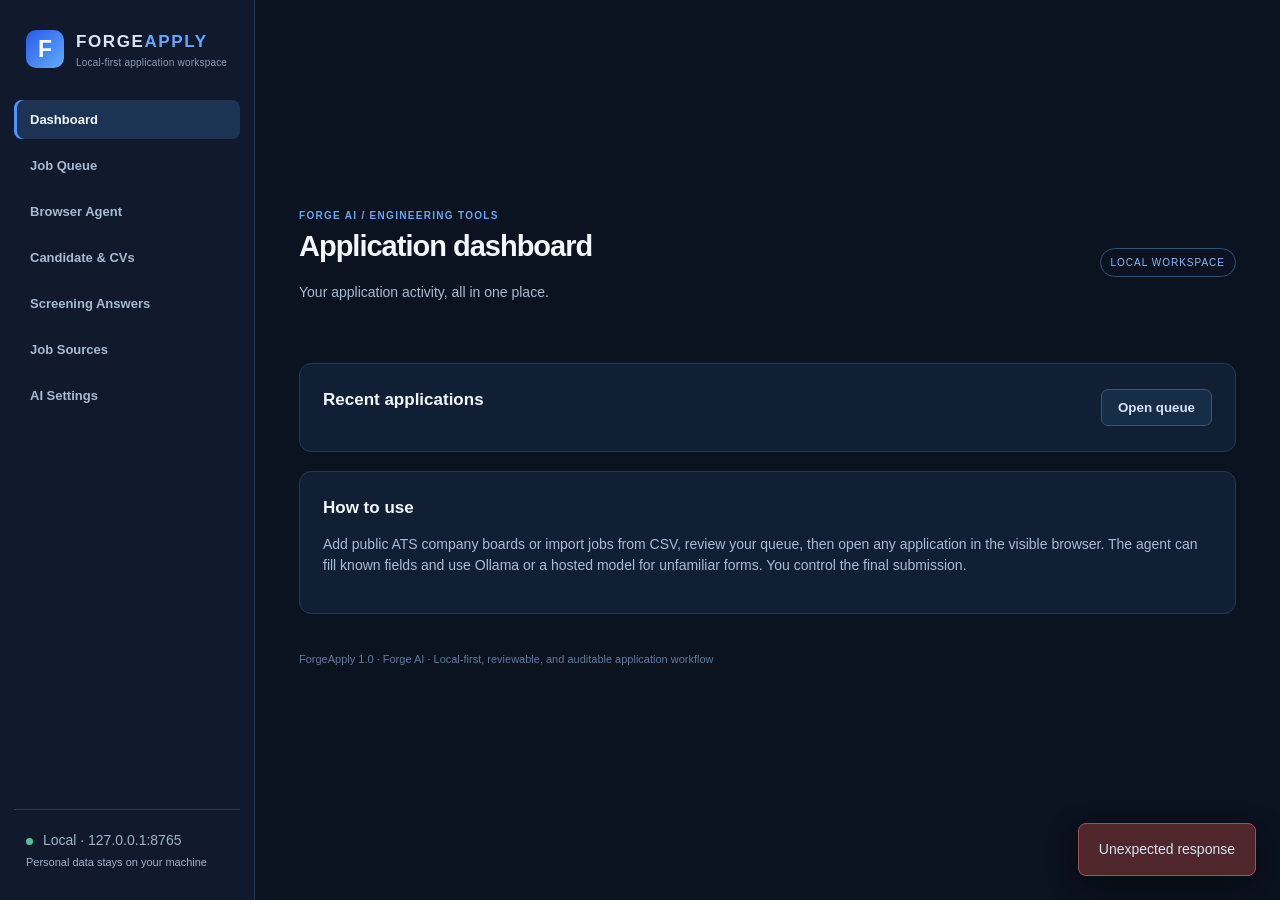
==== static/index.html @ db10e6f0 "feat: publish complete tested ForgeApply application" ====
<!doctype html>
<html lang="en"><head><meta charset="utf-8"/><meta name="viewport" content="width=device-width,initial-scale=1"/>
<title>ForgeApply — AI Application Workspace</title><link rel="stylesheet" href="/static/style.css"/></head><body>
<aside class="sidebar"><div class="brand"><span class="mark">F</span><div>FORGE<span>APPLY</span><small>Local-first application workspace</small></div></div>
<nav><button class="tab active" data-tab="dashboard">Dashboard</button><button class="tab" data-tab="jobs">Job Queue</button><button class="tab" data-tab="browser">Browser Agent</button><button class="tab" data-tab="profile">Candidate & CVs</button><button class="tab" data-tab="answers">Screening Answers</button><button class="tab" data-tab="sources">Job Sources</button><button class="tab" data-tab="settings">AI Settings</button></nav>
<div class="sidefooter"><span class="dot"></span> Local · 127.0.0.1:8765<br/><small>Personal data stays on your machine</small></div></aside>
<main><header><div><div class="eyebrow">FORGE AI / ENGINEERING TOOLS</div><h1 id="pageTitle">Application dashboard</h1><p id="pageSub">Your application activity, all in one place.</p></div><span class="pill">LOCAL WORKSPACE</span></header>
<div id="notice" hidden></div>
<section id="dashboard" class="panel active"><div id="stats" class="statgrid"></div><div class="card"><div class="sectionTitle"><h2>Recent applications</h2><button class="secondary" onclick="showTab('jobs')">Open queue</button></div><div id="recentJobs"></div></div><div class="card"><h2>How to use</h2><p>Add public ATS company boards or import jobs from CSV, review your queue, then open any application in the visible browser. The agent can fill known fields and use Ollama or a hosted model for unfamiliar forms. You control the final submission.</p></div></section>
<section id="jobs" class="panel"><div class="card"><div class="sectionTitle"><h2>Application queue</h2><div class="buttons"><button onclick="downloadJobs()" class="secondary">Export CSV</button><button onclick="showTab('sources')">Import / discover</button></div></div><div class="filterbar"><input id="jobSearch" placeholder="Search role, employer, location..." oninput="loadJobs()"/><select id="jobStatus" onchange="loadJobs()"><option value="all">All statuses</option><option>discovered</option><option>queued</option><option>opened</option><option>prepared</option><option>submitted</option><option>blocked</option><option>skipped</option></select></div><div class="scrolltable"><table><thead><tr><th>Role</th><th>Company / Location</th><th>Score</th><th>Status</th><th>Action</th></tr></thead><tbody id="jobRows"></tbody></table></div></div><div class="card"><h2>Add job manually</h2><form id="addJob" class="formgrid"><label>Title<input name="title" required/></label><label>Company<input name="company"/></label><label>Location<input name="location"/></label><label>Job URL<input name="url" type="url" required/></label><button>Add to queue</button></form></div></section>
<section id="browser" class="panel"><div class="card"><div class="sectionTitle"><h2>Live browser controller</h2><span class="pill">PLAYWRIGHT · CHROMIUM</span></div><p>This opens a separate visible browser with a persistent profile. Sign in manually. No account passwords are stored by ForgeApply.</p><div class="filterbar"><input id="browserUrl" type="url" placeholder="https://company.com/careers/job..."/><button onclick="navigateBrowser()">Open URL</button><button class="secondary" onclick="snapshotBrowser()">Inspect</button></div><div class="buttons"><button onclick="prepareAgent()">Agent: prepare current job</button><button onclick="autoFill()">Auto-fill known fields</button><button class="secondary" onclick="autoFill(true)">AI + vision fill</button><button class="secondary" onclick="browserClick('easy_apply')">Easy Apply</button><button class="secondary" onclick="browserClick('next')">Next / Review</button><button class="secondary" onclick="uploadResume('en')">Upload EN CV</button><button class="secondary" onclick="uploadResume('it')">Upload IT CV</button><button class="secondary" onclick="getScreenshot()">Screenshot</button><button class="secondary" onclick="ocrScreen()">Read screenshot text</button></div><div class="browserGrid"><div><h3>Detected fields</h3><div id="browserFields" class="fields muted">Open a job application page first.</div><h3>Unknown questions</h3><div id="unknownQuestions" class="muted">The agent will list unanswered questions here.</div></div><div><h3>Page preview</h3><div id="browserMeta" class="muted"></div><img id="screen" alt="Browser screenshot preview" hidden/><pre id="browserText" class="pageText"></pre></div></div><div class="divider"></div><div class="formgrid"><label>Associated job ID<input id="submitJobId" type="number" min="1" placeholder="Select a job from the queue"/></label><label>Submission handling<select id="submissionMode"><option value="manual">I will submit in the browser and mark status</option><option value="approved">Explicitly approve final form submission (supported employer sites only)</option></select></label></div><div class="buttons"><button onclick="submitBrowser()">Submit / confirm</button><button class="secondary" onclick="manualSubmitted()">I submitted it manually</button></div><p class="muted">For LinkedIn and Indeed, the app does not perform the final automated submit click. For employer pages, explicit approval is required and submissions are only marked confirmed after visible confirmation.</p></div></section>
<section id="profile" class="panel"><div class="card"><h2>Candidate profile</h2><p>Only put verified information here. Empty fields will not be guessed.</p><form id="profileForm" class="formgrid"><label>First name<input name="first_name"/></label><label>Last name<input name="last_name"/></label><label>Email<input name="email" type="email"/></label><label>Phone<input name="phone"/></label><label>LinkedIn<input name="linkedin"/></label><label>GitHub<input name="github"/></label><label>Portfolio<input name="portfolio"/></label><label>City<input name="city"/></label><label>Country<input name="country"/></label><label>Job title<input name="current_title"/></label><label>AI experience (years)<input name="years_ai"/></label><label>Python experience (years)<input name="years_python"/></label><label>Work authorization (verified)<input name="work_authorized" placeholder="Leave blank if uncertain"/></label><label>Needs sponsorship (verified)<input name="needs_sponsorship" placeholder="Leave blank if uncertain"/></label><label>Notice period<input name="notice_period"/></label><label>Salary expectations<input name="salary_expectation"/></label><button class="wide">Save profile</button></form></div><div class="card"><h2>Resumes</h2><div class="formgrid"><div><h3>English CV</h3><div id="cvEn" class="muted"></div><input type="file" id="uploadEn" accept=".pdf,.docx"/><button onclick="uploadCV('en')">Save English CV</button></div><div><h3>Italian CV</h3><div id="cvIt" class="muted"></div><input type="file" id="uploadIt" accept=".pdf,.docx"/><button onclick="uploadCV('it')">Save Italian CV</button></div></div></div></section>
<section id="answers" class="panel"><div class="card"><h2>Reusable form answers</h2><p>Use a regular expression to match question labels. Exact answers override the AI model. For example <code>years.*artificial intelligence</code>.</p><form id="answerForm" class="formgrid"><label>Question pattern<input name="pattern" required placeholder="e.g. years.*python"/></label><label>Verified answer<input name="answer" required placeholder="e.g. 3"/></label><button>Save answer</button></form><div id="answersList"></div></div></section>
<section id="sources" class="panel"><div class="card"><h2>Discover via public company ATS feeds</h2><p>Greenhouse, Lever, and Ashby are supported via read-only public job feeds. Add a company's board slug, then sync. These feeds are faster than browsing each listing.</p><form id="boardForm" class="formgrid"><label>ATS<select name="ats"><option>greenhouse</option><option>lever</option><option>ashby</option></select></label><label>Board slug<input name="slug" placeholder="Company board slug" required/></label><button>Add source</button></form><div class="buttons"><button onclick="syncBoards()">Discover all sources</button></div><div id="boardsList"></div></div><div class="card"><h2>Import job CSV</h2><p>Columns: <code>title,url,company,location,description,posted_at</code>. Import as many rows as needed; duplicate job URLs are ignored.</p><input id="csvFile" type="file" accept=".csv"/><button onclick="importCSV()">Import CSV</button></div></section>
<section id="settings" class="panel"><div class="card"><h2>AI inference</h2><p>Use local Ollama (no API key required) or a hosted OpenAI-compatible API. Hosted keys must be set in an environment variable, not stored here.</p><form id="llmForm" class="formgrid"><label>Provider<select name="provider"><option value="ollama">Ollama local</option><option value="openai">OpenAI-compatible API</option></select></label><label>Model<input name="model" placeholder="qwen3:4b" required/></label><label>Base URL (optional)<input name="base_url" placeholder="http://127.0.0.1:11434"/></label><button>Save model settings</button></form><h3>How AI works</h3><p>Deterministic fill first. Unrecognized form fields are sent to the configured LLM with the page text and candidate facts. Optional screenshot analysis works with a vision-capable model. Unknown facts remain unanswered rather than fabricated.</p></div></section>
<footer>ForgeApply 1.0 · Forge AI · Local-first, reviewable, and auditable application workflow</footer></main>
<script src="/static/app.js"></script></body></html>
---- static/style.css ----
:root{font:14px/1.5 Inter,'Segoe UI',Arial,sans-serif;color:#dae6f6;background:#0b1220;font-synthesis:none}*{box-sizing:border-box}body{margin:0;display:flex;min-height:100vh}.sidebar{width:255px;flex-shrink:0;background:#101a2c;border-right:1px solid #263952;padding:24px 14px;display:flex;flex-direction:column;position:sticky;top:0;height:100vh}.brand{display:flex;align-items:center;gap:12px;padding:5px 12px 30px;font-weight:850;letter-spacing:1.6px;font-size:17px}.brand span:not(.mark){color:#65a7ff}.brand small{display:block;font-weight:450;font-size:10px;letter-spacing:.2px;color:#8a9db6}.mark{background:linear-gradient(135deg,#2559e8,#63aeff);width:38px;height:38px;display:grid;place-items:center;border-radius:10px;color:white;font-size:23px;letter-spacing:0}.sidebar nav{display:flex;flex-direction:column;gap:7px}.tab{border:0;background:none;text-align:left;font-size:13px;cursor:pointer;color:#a8bad2;padding:12px 16px;border-radius:8px}.tab:hover,.tab.active{background:#1d3353;color:#f0f6ff}.tab.active{box-shadow:inset 3px 0 #4c94ff}.sidefooter{margin-top:auto;border-top:1px solid #263952;padding:20px 12px 4px;color:#a0b2c9}.sidefooter small{font-size:11px}.dot{display:inline-block;width:7px;height:7px;border-radius:100%;background:#51c595;margin-right:6px}main{width:calc(100% - 255px);max-width:1580px;margin:auto;padding:36px 44px}header{display:flex;justify-content:space-between;align-items:center;margin-bottom:26px}h1{font-size:29px;letter-spacing:-1px;margin:2px 0 1px;color:#f3f8ff}h2{font-size:17px;margin:0 0 13px;color:#f1f6fd}h3{font-size:13px;color:#dceaff;margin:20px 0 9px}p{color:#a8bbd4}.eyebrow{color:#66a7f6;letter-spacing:1.3px;font-size:10px;font-weight:800}.pill{padding:6px 10px;border:1px solid #2f527c;border-radius:99px;font-size:10px;letter-spacing:1px;color:#8abaff}.panel{display:none}.panel.active{display:block}.card{border:1px solid #233a55;background:#111f34;border-radius:12px;padding:23px;margin-bottom:19px}.statgrid{display:grid;grid-template-columns:repeat(6,minmax(90px,1fr));gap:12px;margin-bottom:20px}.stat{background:#14253d;padding:20px;border:1px solid #2a415f;border-radius:12px}.stat strong{display:block;font-size:29px;margin-top:6px;color:#f4f8ff}.stat small{text-transform:capitalize;font-size:12px;color:#92aac7}.sectionTitle{display:flex;justify-content:space-between;align-items:center;gap:12px}.sectionTitle h2{margin:0 0 15px}.formgrid{display:grid;grid-template-columns:repeat(2,minmax(160px,1fr));gap:14px;align-items:end}label{display:block;color:#b5c6da;font-size:12px;font-weight:650}input,select,textarea{display:block;width:100%;margin-top:6px;border:1px solid #354d69;border-radius:7px;background:#0b1728;color:#edf4ff;padding:11px 12px;min-width:0;font:inherit}input:focus,select:focus{outline:2px solid #387be7;outline-offset:0}input[type=file]{border:1px dashed #335174}button{background:#337bde;border:1px solid #4389e4;color:white;padding:10px 16px;border-radius:7px;font-weight:700;cursor:pointer;white-space:nowrap}button:hover{background:#4e92e7}button.secondary{background:#172c46;border-color:#385573;color:#d2e4ff}button.secondary:hover{background:#213e61}.buttons{display:flex;flex-wrap:wrap;gap:9px;align-items:center}.buttons.compact{gap:6px}.buttons.compact select{max-width:115px}.small{font-size:11px;padding:7px 10px}.filterbar{display:flex;gap:12px;margin:17px 0}.filterbar input{flex:1}.filterbar select{width:190px}.wide{grid-column:1/-1}.scrolltable{overflow-x:auto}table{border-collapse:collapse;width:100%}td,th{padding:13px 11px;text-align:left;border-bottom:1px solid #253b54;vertical-align:middle}th{text-transform:uppercase;letter-spacing:.6px;font-size:10px;color:#8ca5c3}td{font-size:12px}td strong,td small,.miniJob small{display:block}td small{color:#859fbc;margin-top:3px}a{color:#77b6ff}.status{text-transform:capitalize;background:#263950;border-radius:30px;font-size:11px;padding:4px 9px;color:#b9d0eb;display:inline-block}.status.submitted{background:#133b34;color:#7ce6b4}.status.blocked,.status.rejected{background:#492c33;color:#f4a6ac}.status.queued,.status.prepared{background:#3a3657;color:#cfc1ff}.miniJob{display:flex;justify-content:space-between;align-items:center;padding:13px 2px;border-bottom:1px solid #233751;gap:15px}.miniJob small{color:#88a2c2}.muted{color:#91a5be;font-size:12px}.browserGrid{display:grid;grid-template-columns:1fr 1fr;gap:25px;margin-top:20px}.fieldrow{border:1px solid #283e5a;background:#0e1b30;padding:12px;margin:9px 0;border-radius:8px}.fieldrow small{display:block;color:#7e9cbc}.fieldrow strong{font-size:12px}.fieldrow input{padding:7px;margin:0}.fieldrow .buttons{margin-top:8px}.unknown{background:#493728;color:#ffd7a3;padding:9px;margin:6px 0;border-radius:6px}.pageText{max-height:380px;overflow:auto;white-space:pre-wrap;font:11px/1.5 Consolas,monospace;background:#0b1627;padding:15px;border-radius:8px;color:#9db5d0}#screen{max-width:100%;border:1px solid #47627d;border-radius:8px}.divider{border-bottom:1px solid #263f5c;margin:22px 0}#notice{position:fixed;right:24px;bottom:24px;max-width:550px;padding:15px 20px;border-radius:8px;z-index:10;box-shadow:0 10px 30px #0007}.success{background:#183e42;border:1px solid #397e7d}.error{background:#4e262c;border:1px solid #a74f59}footer{font-size:11px;color:#607b9d;padding:18px 0 25px}code{color:#a6d0ff}@media(max-width:1050px){main{padding:25px}.statgrid{grid-template-columns:repeat(3,1fr)}.browserGrid{grid-template-columns:1fr}}@media(max-width:650px){body{display:block}.sidebar{width:100%;height:auto;position:static}.sidebar nav{flex-direction:row;flex-wrap:wrap}.tab{padding:8px}.sidefooter{display:none}main{width:100%;padding:20px}.statgrid{grid-template-columns:repeat(2,1fr)}.formgrid{grid-template-columns:1fr}header .pill{display:none}.filterbar{flex-wrap:wrap}.filterbar select{width:100%}}
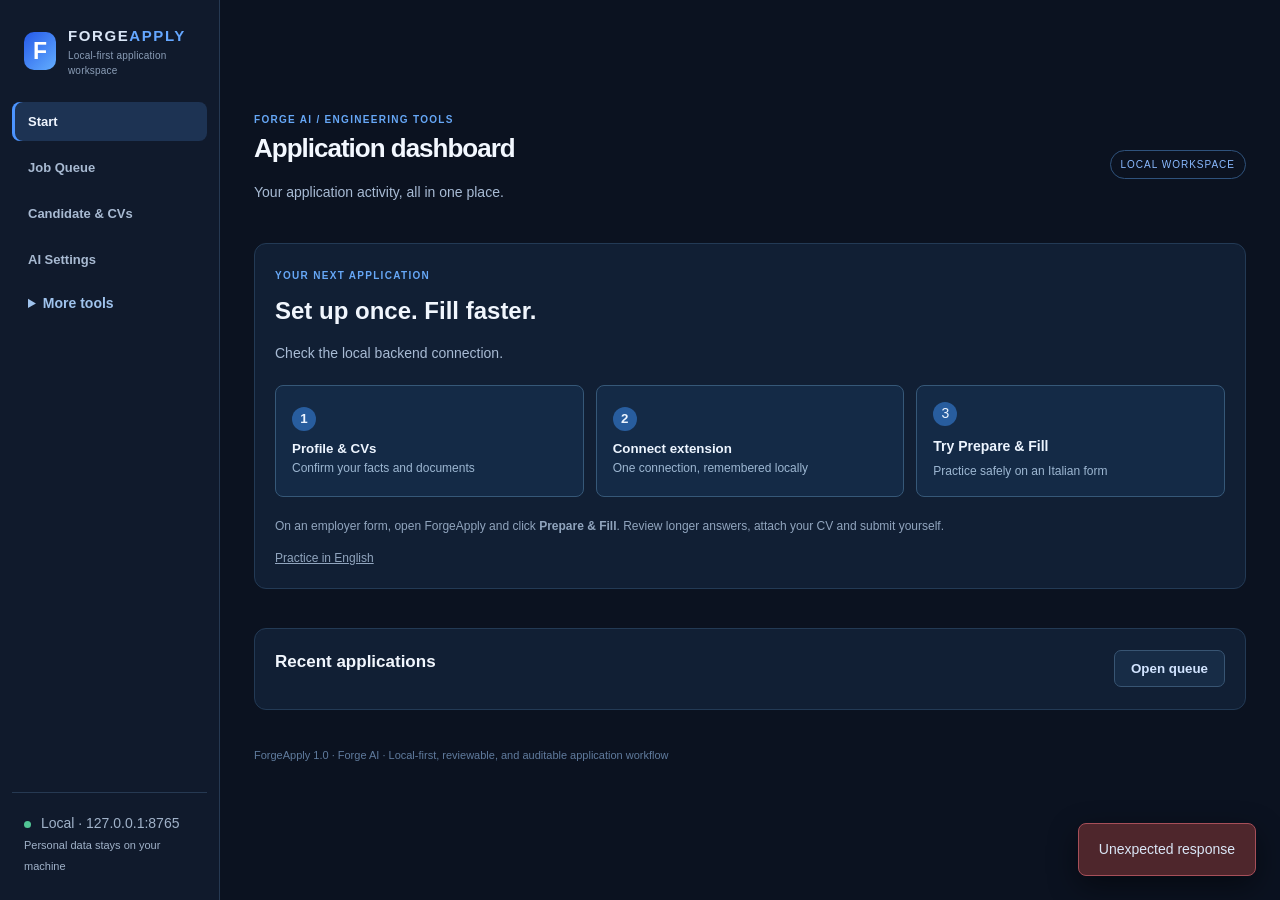
==== commit 93245028: "Release ForgeApply 0.4.1 development preview Consolidate the tested browser foundation, bilingual pa" ====
--- a/static/index.html
+++ b/static/index.html
@@ -2,16 +2,17 @@
 <html lang="en"><head><meta charset="utf-8"/><meta name="viewport" content="width=device-width,initial-scale=1"/>
 <title>ForgeApply — AI Application Workspace</title><link rel="stylesheet" href="/static/style.css"/></head><body>
 <aside class="sidebar"><div class="brand"><span class="mark">F</span><div>FORGE<span>APPLY</span><small>Local-first application workspace</small></div></div>
-<nav><button class="tab active" data-tab="dashboard">Dashboard</button><button class="tab" data-tab="jobs">Job Queue</button><button class="tab" data-tab="browser">Browser Agent</button><button class="tab" data-tab="profile">Candidate & CVs</button><button class="tab" data-tab="answers">Screening Answers</button><button class="tab" data-tab="sources">Job Sources</button><button class="tab" data-tab="settings">AI Settings</button></nav>
+<nav><button class="tab active" data-tab="dashboard">Start</button><button class="tab" data-tab="jobs">Job Queue</button><button class="tab" data-tab="profile">Candidate &amp; CVs</button><button class="tab" data-tab="settings">AI Settings</button><details id="moreTools"><summary>More tools</summary><button class="tab" data-tab="browser">Browser Agent</button><button class="tab" data-tab="answers">Screening Answers</button><button class="tab" data-tab="sources">Job Sources</button></details></nav>
 <div class="sidefooter"><span class="dot"></span> Local · 127.0.0.1:8765<br/><small>Personal data stays on your machine</small></div></aside>
 <main><header><div><div class="eyebrow">FORGE AI / ENGINEERING TOOLS</div><h1 id="pageTitle">Application dashboard</h1><p id="pageSub">Your application activity, all in one place.</p></div><span class="pill">LOCAL WORKSPACE</span></header>
 <div id="notice" hidden></div>
-<section id="dashboard" class="panel active"><div id="stats" class="statgrid"></div><div class="card"><div class="sectionTitle"><h2>Recent applications</h2><button class="secondary" onclick="showTab('jobs')">Open queue</button></div><div id="recentJobs"></div></div><div class="card"><h2>How to use</h2><p>Add public ATS company boards or import jobs from CSV, review your queue, then open any application in the visible browser. The agent can fill known fields and use Ollama or a hosted model for unfamiliar forms. You control the final submission.</p></div></section>
+<section id="dashboard" class="panel active"><div class="card startCard"><small class="eyebrow">YOUR NEXT APPLICATION</small><h2>Set up once. Fill faster.</h2><p id="setupSummary" role="status">Checking your workspace...</p><div class="startSteps"><button onclick="showTab('profile')"><span>1</span><strong>Profile &amp; CVs</strong><small>Confirm your facts and documents</small></button><button onclick="openExtensionSetup()"><span>2</span><strong>Connect extension</strong><small>One connection, remembered locally</small></button><a href="/demo/it" target="_blank" rel="noopener"><span>3</span><strong>Try Prepare &amp; Fill</strong><small>Practice safely on an Italian form</small></a></div><p class="muted">On an employer form, open ForgeApply and click <strong>Prepare &amp; Fill</strong>. Review longer answers, attach your CV and submit yourself.</p><a href="/demo/en" target="_blank" rel="noopener" class="muted">Practice in English</a></div><div id="stats" class="statgrid"></div><div class="card"><div class="sectionTitle"><h2>Recent applications</h2><button class="secondary" onclick="showTab('jobs')">Open queue</button></div><div id="recentJobs"></div></div></section>
 <section id="jobs" class="panel"><div class="card"><div class="sectionTitle"><h2>Application queue</h2><div class="buttons"><button onclick="downloadJobs()" class="secondary">Export CSV</button><button onclick="showTab('sources')">Import / discover</button></div></div><div class="filterbar"><input id="jobSearch" placeholder="Search role, employer, location..." oninput="loadJobs()"/><select id="jobStatus" onchange="loadJobs()"><option value="all">All statuses</option><option>discovered</option><option>queued</option><option>opened</option><option>prepared</option><option>submitted</option><option>blocked</option><option>skipped</option></select></div><div class="scrolltable"><table><thead><tr><th>Role</th><th>Company / Location</th><th>Score</th><th>Status</th><th>Action</th></tr></thead><tbody id="jobRows"></tbody></table></div></div><div class="card"><h2>Add job manually</h2><form id="addJob" class="formgrid"><label>Title<input name="title" required/></label><label>Company<input name="company"/></label><label>Location<input name="location"/></label><label>Job URL<input name="url" type="url" required/></label><button>Add to queue</button></form></div></section>
-<section id="browser" class="panel"><div class="card"><div class="sectionTitle"><h2>Live browser controller</h2><span class="pill">PLAYWRIGHT · CHROMIUM</span></div><p>This opens a separate visible browser with a persistent profile. Sign in manually. No account passwords are stored by ForgeApply.</p><div class="filterbar"><input id="browserUrl" type="url" placeholder="https://company.com/careers/job..."/><button onclick="navigateBrowser()">Open URL</button><button class="secondary" onclick="snapshotBrowser()">Inspect</button></div><div class="buttons"><button onclick="prepareAgent()">Agent: prepare current job</button><button onclick="autoFill()">Auto-fill known fields</button><button class="secondary" onclick="autoFill(true)">AI + vision fill</button><button class="secondary" onclick="browserClick('easy_apply')">Easy Apply</button><button class="secondary" onclick="browserClick('next')">Next / Review</button><button class="secondary" onclick="uploadResume('en')">Upload EN CV</button><button class="secondary" onclick="uploadResume('it')">Upload IT CV</button><button class="secondary" onclick="getScreenshot()">Screenshot</button><button class="secondary" onclick="ocrScreen()">Read screenshot text</button></div><div class="browserGrid"><div><h3>Detected fields</h3><div id="browserFields" class="fields muted">Open a job application page first.</div><h3>Unknown questions</h3><div id="unknownQuestions" class="muted">The agent will list unanswered questions here.</div></div><div><h3>Page preview</h3><div id="browserMeta" class="muted"></div><img id="screen" alt="Browser screenshot preview" hidden/><pre id="browserText" class="pageText"></pre></div></div><div class="divider"></div><div class="formgrid"><label>Associated job ID<input id="submitJobId" type="number" min="1" placeholder="Select a job from the queue"/></label><label>Submission handling<select id="submissionMode"><option value="manual">I will submit in the browser and mark status</option><option value="approved">Explicitly approve final form submission (supported employer sites only)</option></select></label></div><div class="buttons"><button onclick="submitBrowser()">Submit / confirm</button><button class="secondary" onclick="manualSubmitted()">I submitted it manually</button></div><p class="muted">For LinkedIn and Indeed, the app does not perform the final automated submit click. For employer pages, explicit approval is required and submissions are only marked confirmed after visible confirmation.</p></div></section>
-<section id="profile" class="panel"><div class="card"><h2>Candidate profile</h2><p>Only put verified information here. Empty fields will not be guessed.</p><form id="profileForm" class="formgrid"><label>First name<input name="first_name"/></label><label>Last name<input name="last_name"/></label><label>Email<input name="email" type="email"/></label><label>Phone<input name="phone"/></label><label>LinkedIn<input name="linkedin"/></label><label>GitHub<input name="github"/></label><label>Portfolio<input name="portfolio"/></label><label>City<input name="city"/></label><label>Country<input name="country"/></label><label>Job title<input name="current_title"/></label><label>AI experience (years)<input name="years_ai"/></label><label>Python experience (years)<input name="years_python"/></label><label>Work authorization (verified)<input name="work_authorized" placeholder="Leave blank if uncertain"/></label><label>Needs sponsorship (verified)<input name="needs_sponsorship" placeholder="Leave blank if uncertain"/></label><label>Notice period<input name="notice_period"/></label><label>Salary expectations<input name="salary_expectation"/></label><button class="wide">Save profile</button></form></div><div class="card"><h2>Resumes</h2><div class="formgrid"><div><h3>English CV</h3><div id="cvEn" class="muted"></div><input type="file" id="uploadEn" accept=".pdf,.docx"/><button onclick="uploadCV('en')">Save English CV</button></div><div><h3>Italian CV</h3><div id="cvIt" class="muted"></div><input type="file" id="uploadIt" accept=".pdf,.docx"/><button onclick="uploadCV('it')">Save Italian CV</button></div></div></div></section>
+<section id="browser" class="panel"><div class="card"><div class="sectionTitle"><h2>Live browser controller</h2><span class="pill">PLAYWRIGHT · CHROMIUM</span></div><p>This opens a separate visible browser with a persistent profile. Sign in manually. No account passwords are stored by ForgeApply.</p><div class="filterbar"><input id="browserUrl" type="url" placeholder="https://company.com/careers/job..."/><button onclick="navigateBrowser()">Open URL</button><button class="secondary" onclick="snapshotBrowser()">Inspect</button><button class="secondary" onclick="approveDestination()">Approve this destination</button></div><label><input id="useAI" type="checkbox"/> Use AI proposals for unknown fields (requires review)</label><label><input id="allowResumeUpload" type="checkbox"/> Allow CV upload while preparing this selected job</label><div class="buttons"><button onclick="prepareAgent()">Prepare selected job</button><button class="secondary" onclick="autoFill()">Fill known fields</button><button class="secondary" onclick="browserClick('next')">Next / Review</button></div><details><summary>More browser tools</summary><div class="buttons"><button class="secondary" onclick="cancelAgent()">Pause preparation</button><button class="secondary" onclick="autoFill(true)">AI + vision fill</button><button class="secondary" onclick="browserClick('easy_apply')">Easy Apply</button><button class="secondary" onclick="uploadResume('en')">Upload EN CV</button><button class="secondary" onclick="uploadResume('it')">Upload IT CV</button><button class="secondary" onclick="getScreenshot()">Screenshot</button><select id="ocrMode" aria-label="OCR engine"><option value="local">Local Tesseract OCR</option><option value="vision">Configured vision model</option></select><button class="secondary" onclick="ocrScreen()">Read screenshot text</button><button class="secondary" onclick="inspectAccessibility()">Accessibility</button><button class="secondary" onclick="scrollBrowser()">Scroll down</button></div></details><div class="browserGrid"><div><h3>Detected fields</h3><div id="browserFields" class="fields muted">Open a job application page first.</div><h3>Unknown questions</h3><div id="unknownQuestions" class="muted">The agent will list unanswered questions here.</div></div><div><h3>Page preview</h3><div id="browserMeta" class="muted"></div><img id="screen" alt="Browser screenshot preview" hidden/><pre id="browserText" class="pageText"></pre></div></div><details><summary>Execution journal and accessibility</summary><pre id="agentTrace" class="pageText"></pre></details><div class="divider"></div><div class="formgrid"><label>Associated job ID<input id="submitJobId" type="number" min="1" placeholder="Select a job from the queue"/></label><label>Submission handling<select id="submissionMode"><option value="manual">I will submit in the browser and mark status</option><option value="approved">Explicitly approve final form submission (supported employer sites only)</option></select></label></div><div class="buttons"><button onclick="submitBrowser()">Submit / confirm</button><button class="secondary" onclick="manualSubmitted()">I submitted it manually</button></div><p class="muted">For LinkedIn and Indeed, the app does not perform the final automated submit click. For employer pages, explicit approval is required and submissions are only marked confirmed after visible confirmation.</p></div></section>
+<section id="profile" class="panel"><div class="card"><h2>Candidate profile</h2><p>Only put verified information here. Empty fields will not be guessed.</p><form id="profileForm" class="formgrid"><label>First name<input name="first_name"/></label><label>Last name<input name="last_name"/></label><label>Email<input name="email" type="email"/></label><label>Phone<input name="phone"/></label><label>City<input name="city"/></label><label>Country<input name="country"/></label><label>Street address<input name="street_address"/></label><label>Postal code<input name="postal_code"/></label><label>Province<input name="province"/></label><details class="wide"><summary>Links and screening details</summary><div class="formgrid"><label>LinkedIn<input name="linkedin"/></label><label>GitHub<input name="github"/></label><label>Portfolio<input name="portfolio"/></label><label>Job title<input name="current_title"/></label><label>AI experience (years)<input name="years_ai"/></label><label>Python experience (years)<input name="years_python"/></label><label>Work authorization (verified)<input name="work_authorized" placeholder="Leave blank if uncertain"/></label><label>Needs sponsorship (verified)<input name="needs_sponsorship" placeholder="Leave blank if uncertain"/></label><label>Notice period<input name="notice_period"/></label><label>Salary expectations<input name="salary_expectation"/></label></div></details><button class="wide">Save profile</button></form></div><div class="card"><h2>Resumes</h2><div class="formgrid"><div><h3>English CV</h3><div id="cvEn" class="muted"></div><input type="file" id="uploadEn" accept=".pdf,.docx"/><button onclick="uploadCV('en')">Save English CV</button></div><div><h3>Italian CV</h3><div id="cvIt" class="muted"></div><input type="file" id="uploadIt" accept=".pdf,.docx"/><button onclick="uploadCV('it')">Save Italian CV</button></div></div></div>
+<div class="card"><h2>Education, experience &amp; skills</h2><p>Add verified facts once. ForgeApply reuses them for forms and document drafts.</p><form id="backgroundForm"><div id="backgroundEditor"></div><button>Save verified background</button></form><p id="backgroundStatus" role="status"></p></div><details class="card"><summary>Read CV text</summary><div class="buttons"><button class="secondary" onclick="previewDocument('en')">Read English CV</button><button class="secondary" onclick="previewDocument('it')">Read Italian CV</button></div><p>Extracted text is unverified source material. It never changes your verified profile automatically.</p><pre id="documentPreview" class="pageText"></pre></details><details class="card"><summary>Advanced background data</summary><p>Education, experience, skills, languages and preferences saved locally. Uncertain employment claims remain flagged in the context.</p><pre id="candidateContext" class="pageText"></pre></details></section>
 <section id="answers" class="panel"><div class="card"><h2>Reusable form answers</h2><p>Use a regular expression to match question labels. Exact answers override the AI model. For example <code>years.*artificial intelligence</code>.</p><form id="answerForm" class="formgrid"><label>Question pattern<input name="pattern" required placeholder="e.g. years.*python"/></label><label>Verified answer<input name="answer" required placeholder="e.g. 3"/></label><button>Save answer</button></form><div id="answersList"></div></div></section>
 <section id="sources" class="panel"><div class="card"><h2>Discover via public company ATS feeds</h2><p>Greenhouse, Lever, and Ashby are supported via read-only public job feeds. Add a company's board slug, then sync. These feeds are faster than browsing each listing.</p><form id="boardForm" class="formgrid"><label>ATS<select name="ats"><option>greenhouse</option><option>lever</option><option>ashby</option></select></label><label>Board slug<input name="slug" placeholder="Company board slug" required/></label><button>Add source</button></form><div class="buttons"><button onclick="syncBoards()">Discover all sources</button></div><div id="boardsList"></div></div><div class="card"><h2>Import job CSV</h2><p>Columns: <code>title,url,company,location,description,posted_at</code>. Import as many rows as needed; duplicate job URLs are ignored.</p><input id="csvFile" type="file" accept=".csv"/><button onclick="importCSV()">Import CSV</button></div></section>
-<section id="settings" class="panel"><div class="card"><h2>AI inference</h2><p>Use local Ollama (no API key required) or a hosted OpenAI-compatible API. Hosted keys must be set in an environment variable, not stored here.</p><form id="llmForm" class="formgrid"><label>Provider<select name="provider"><option value="ollama">Ollama local</option><option value="openai">OpenAI-compatible API</option></select></label><label>Model<input name="model" placeholder="qwen3:4b" required/></label><label>Base URL (optional)<input name="base_url" placeholder="http://127.0.0.1:11434"/></label><button>Save model settings</button></form><h3>How AI works</h3><p>Deterministic fill first. Unrecognized form fields are sent to the configured LLM with the page text and candidate facts. Optional screenshot analysis works with a vision-capable model. Unknown facts remain unanswered rather than fabricated.</p></div></section>
+<section id="settings" class="panel"><div class="card" id="extensionSetup"><h2>Chrome extension</h2><p>Load the unpacked extension folder in Chrome. Generate a one-time code, then paste it into the extension. The code is single-use. After connecting, pairing stays remembered until you disconnect or revoke it.</p><button type="button" class="secondary" onclick="extensionPairCode()">Generate connection code</button><pre id="extensionPairCode" class="pageText"></pre><div id="extensionSessions"></div></div><div class="card"><h2>AI inference</h2><p>Use local Ollama (no API key required) or a hosted OpenAI-compatible API. Hosted keys must be set in an environment variable, not stored here.</p><form id="llmForm" class="formgrid"><label>Provider<select name="provider"><option value="ollama">Ollama local</option><option value="openai">OpenAI-compatible API</option></select></label><label>Measured local preset<select id="inferencePreset"><option value="">Custom / keep current model</option><option value="qwen3.5:4b">Fast - Qwen3.5 4B (review required)</option><option value="qwen3.5:9b">Higher accuracy - Qwen3.5 9B (review required)</option></select></label><label>Model<input name="model" placeholder="qwen3.5:9b" required/></label><details class="wide"><summary>Connection and generation options</summary><div class="formgrid"><label>Context tokens<input name="num_ctx" type="number" min="1024" max="131072" value="8192"/></label><label>Maximum output tokens<input name="num_predict" type="number" min="64" max="8192" value="768"/></label><label>Temperature<input name="temperature" type="number" step="0.1" min="0" max="2" value="0"/></label><label><input name="think" type="checkbox"/> Enable thinking (not benchmarked in the primary run)</label><label>Base URL (optional)<input name="base_url" placeholder="http://127.0.0.1:11434"/></label><label><input name="allow_remote" type="checkbox"/> Allow sending candidate data and optional screenshots to a remote inference endpoint</label></div></details><button>Save model settings</button></form><div class="buttons"><button class="secondary" onclick="checkProvider()">Check provider / model</button></div><pre id="providerHealth" class="pageText"></pre><h3>How AI works</h3><p>Deterministic fill first. Unrecognized form fields are sent to the configured LLM with the page text and candidate facts. Optional screenshot analysis works with a vision-capable model. AI responses are proposals for your review. Unknown facts remain unanswered.</p></div></section>
 <footer>ForgeApply 1.0 · Forge AI · Local-first, reviewable, and auditable application workflow</footer></main>
 <script src="/static/app.js"></script></body></html>
--- a/static/style.css
+++ b/static/style.css
@@ -1 +1,6 @@
 :root{font:14px/1.5 Inter,'Segoe UI',Arial,sans-serif;color:#dae6f6;background:#0b1220;font-synthesis:none}*{box-sizing:border-box}body{margin:0;display:flex;min-height:100vh}.sidebar{width:255px;flex-shrink:0;background:#101a2c;border-right:1px solid #263952;padding:24px 14px;display:flex;flex-direction:column;position:sticky;top:0;height:100vh}.brand{display:flex;align-items:center;gap:12px;padding:5px 12px 30px;font-weight:850;letter-spacing:1.6px;font-size:17px}.brand span:not(.mark){color:#65a7ff}.brand small{display:block;font-weight:450;font-size:10px;letter-spacing:.2px;color:#8a9db6}.mark{background:linear-gradient(135deg,#2559e8,#63aeff);width:38px;height:38px;display:grid;place-items:center;border-radius:10px;color:white;font-size:23px;letter-spacing:0}.sidebar nav{display:flex;flex-direction:column;gap:7px}.tab{border:0;background:none;text-align:left;font-size:13px;cursor:pointer;color:#a8bad2;padding:12px 16px;border-radius:8px}.tab:hover,.tab.active{background:#1d3353;color:#f0f6ff}.tab.active{box-shadow:inset 3px 0 #4c94ff}.sidefooter{margin-top:auto;border-top:1px solid #263952;padding:20px 12px 4px;color:#a0b2c9}.sidefooter small{font-size:11px}.dot{display:inline-block;width:7px;height:7px;border-radius:100%;background:#51c595;margin-right:6px}main{width:calc(100% - 255px);max-width:1580px;margin:auto;padding:36px 44px}header{display:flex;justify-content:space-between;align-items:center;margin-bottom:26px}h1{font-size:29px;letter-spacing:-1px;margin:2px 0 1px;color:#f3f8ff}h2{font-size:17px;margin:0 0 13px;color:#f1f6fd}h3{font-size:13px;color:#dceaff;margin:20px 0 9px}p{color:#a8bbd4}.eyebrow{color:#66a7f6;letter-spacing:1.3px;font-size:10px;font-weight:800}.pill{padding:6px 10px;border:1px solid #2f527c;border-radius:99px;font-size:10px;letter-spacing:1px;color:#8abaff}.panel{display:none}.panel.active{display:block}.card{border:1px solid #233a55;background:#111f34;border-radius:12px;padding:23px;margin-bottom:19px}.statgrid{display:grid;grid-template-columns:repeat(6,minmax(90px,1fr));gap:12px;margin-bottom:20px}.stat{background:#14253d;padding:20px;border:1px solid #2a415f;border-radius:12px}.stat strong{display:block;font-size:29px;margin-top:6px;color:#f4f8ff}.stat small{text-transform:capitalize;font-size:12px;color:#92aac7}.sectionTitle{display:flex;justify-content:space-between;align-items:center;gap:12px}.sectionTitle h2{margin:0 0 15px}.formgrid{display:grid;grid-template-columns:repeat(2,minmax(160px,1fr));gap:14px;align-items:end}label{display:block;color:#b5c6da;font-size:12px;font-weight:650}input,select,textarea{display:block;width:100%;margin-top:6px;border:1px solid #354d69;border-radius:7px;background:#0b1728;color:#edf4ff;padding:11px 12px;min-width:0;font:inherit}input:focus,select:focus{outline:2px solid #387be7;outline-offset:0}input[type=file]{border:1px dashed #335174}button{background:#337bde;border:1px solid #4389e4;color:white;padding:10px 16px;border-radius:7px;font-weight:700;cursor:pointer;white-space:nowrap}button:hover{background:#4e92e7}button.secondary{background:#172c46;border-color:#385573;color:#d2e4ff}button.secondary:hover{background:#213e61}.buttons{display:flex;flex-wrap:wrap;gap:9px;align-items:center}.buttons.compact{gap:6px}.buttons.compact select{max-width:115px}.small{font-size:11px;padding:7px 10px}.filterbar{display:flex;gap:12px;margin:17px 0}.filterbar input{flex:1}.filterbar select{width:190px}.wide{grid-column:1/-1}.scrolltable{overflow-x:auto}table{border-collapse:collapse;width:100%}td,th{padding:13px 11px;text-align:left;border-bottom:1px solid #253b54;vertical-align:middle}th{text-transform:uppercase;letter-spacing:.6px;font-size:10px;color:#8ca5c3}td{font-size:12px}td strong,td small,.miniJob small{display:block}td small{color:#859fbc;margin-top:3px}a{color:#77b6ff}.status{text-transform:capitalize;background:#263950;border-radius:30px;font-size:11px;padding:4px 9px;color:#b9d0eb;display:inline-block}.status.submitted{background:#133b34;color:#7ce6b4}.status.blocked,.status.rejected{background:#492c33;color:#f4a6ac}.status.queued,.status.prepared{background:#3a3657;color:#cfc1ff}.miniJob{display:flex;justify-content:space-between;align-items:center;padding:13px 2px;border-bottom:1px solid #233751;gap:15px}.miniJob small{color:#88a2c2}.muted{color:#91a5be;font-size:12px}.browserGrid{display:grid;grid-template-columns:1fr 1fr;gap:25px;margin-top:20px}.fieldrow{border:1px solid #283e5a;background:#0e1b30;padding:12px;margin:9px 0;border-radius:8px}.fieldrow small{display:block;color:#7e9cbc}.fieldrow strong{font-size:12px}.fieldrow input{padding:7px;margin:0}.fieldrow .buttons{margin-top:8px}.unknown{background:#493728;color:#ffd7a3;padding:9px;margin:6px 0;border-radius:6px}.pageText{max-height:380px;overflow:auto;white-space:pre-wrap;font:11px/1.5 Consolas,monospace;background:#0b1627;padding:15px;border-radius:8px;color:#9db5d0}#screen{max-width:100%;border:1px solid #47627d;border-radius:8px}.divider{border-bottom:1px solid #263f5c;margin:22px 0}#notice{position:fixed;right:24px;bottom:24px;max-width:550px;padding:15px 20px;border-radius:8px;z-index:10;box-shadow:0 10px 30px #0007}.success{background:#183e42;border:1px solid #397e7d}.error{background:#4e262c;border:1px solid #a74f59}footer{font-size:11px;color:#607b9d;padding:18px 0 25px}code{color:#a6d0ff}@media(max-width:1050px){main{padding:25px}.statgrid{grid-template-columns:repeat(3,1fr)}.browserGrid{grid-template-columns:1fr}}@media(max-width:650px){body{display:block}.sidebar{width:100%;height:auto;position:static}.sidebar nav{flex-direction:row;flex-wrap:wrap}.tab{padding:8px}.sidefooter{display:none}main{width:100%;padding:20px}.statgrid{grid-template-columns:repeat(2,1fr)}.formgrid{grid-template-columns:1fr}header .pill{display:none}.filterbar{flex-wrap:wrap}.filterbar select{width:100%}}
+
+input[type=checkbox]{display:inline-block;width:auto;margin:0 8px 0 0;vertical-align:middle}.buttons select{width:auto;max-width:250px}.backgroundRecord{padding:14px;border:1px solid #2c4565;border-radius:7px;margin:12px 0}.backgroundRecord h3{margin-top:0}.backgroundRecord button{margin-top:12px}#backgroundEditor>details{margin:12px 0}#backgroundStatus{font-size:12px;color:#93d1b5}
+
+/* Compact task-first workspace; secondary tools stay available in disclosures. */
+.sidebar{width:220px;padding:20px 12px}main{width:calc(100% - 220px);padding:28px 34px}.brand{font-size:15px;padding-bottom:24px}.card{padding:20px}.stat{padding:12px 16px}.stat strong{font-size:24px}h1{font-size:26px}summary{cursor:pointer;color:#9fc3ed;font-weight:600;padding:7px 0}nav details{padding:0 16px}nav details .tab{display:block;width:100%;padding:10px 0}input:focus-visible,textarea:focus-visible,button:focus-visible,a:focus-visible,summary:focus-visible{outline:2px solid #79b7ff;outline-offset:3px}.startCard h2{font-size:24px;margin:8px 0}.startSteps{display:grid;grid-template-columns:repeat(3,1fr);gap:12px;margin:20px 0}.startSteps button,.startSteps a{display:block;text-align:left;white-space:normal;background:#142a46;border:1px solid #365878;border-radius:8px;padding:16px;color:#edf5ff;text-decoration:none}.startSteps span{display:inline-grid;place-items:center;border-radius:50%;width:24px;height:24px;background:#285d9e;margin-bottom:10px}.startSteps strong,.startSteps small{display:block}.startSteps small{color:#9db7d2;font-size:12px;font-weight:400;margin-top:5px}.startSteps button:hover,.startSteps a:hover{background:#1c3b61}#profile > details.card{padding:12px 20px}.panel > .card > details{margin:14px 0}#setupSummary{min-height:22px}@media(max-width:800px){.startSteps{grid-template-columns:1fr}.startSteps button,.startSteps a{padding:12px}.startSteps span{float:left;margin:0 12px 0 0}}@media(max-width:650px){.sidebar,main{width:100%}main{padding:20px}}
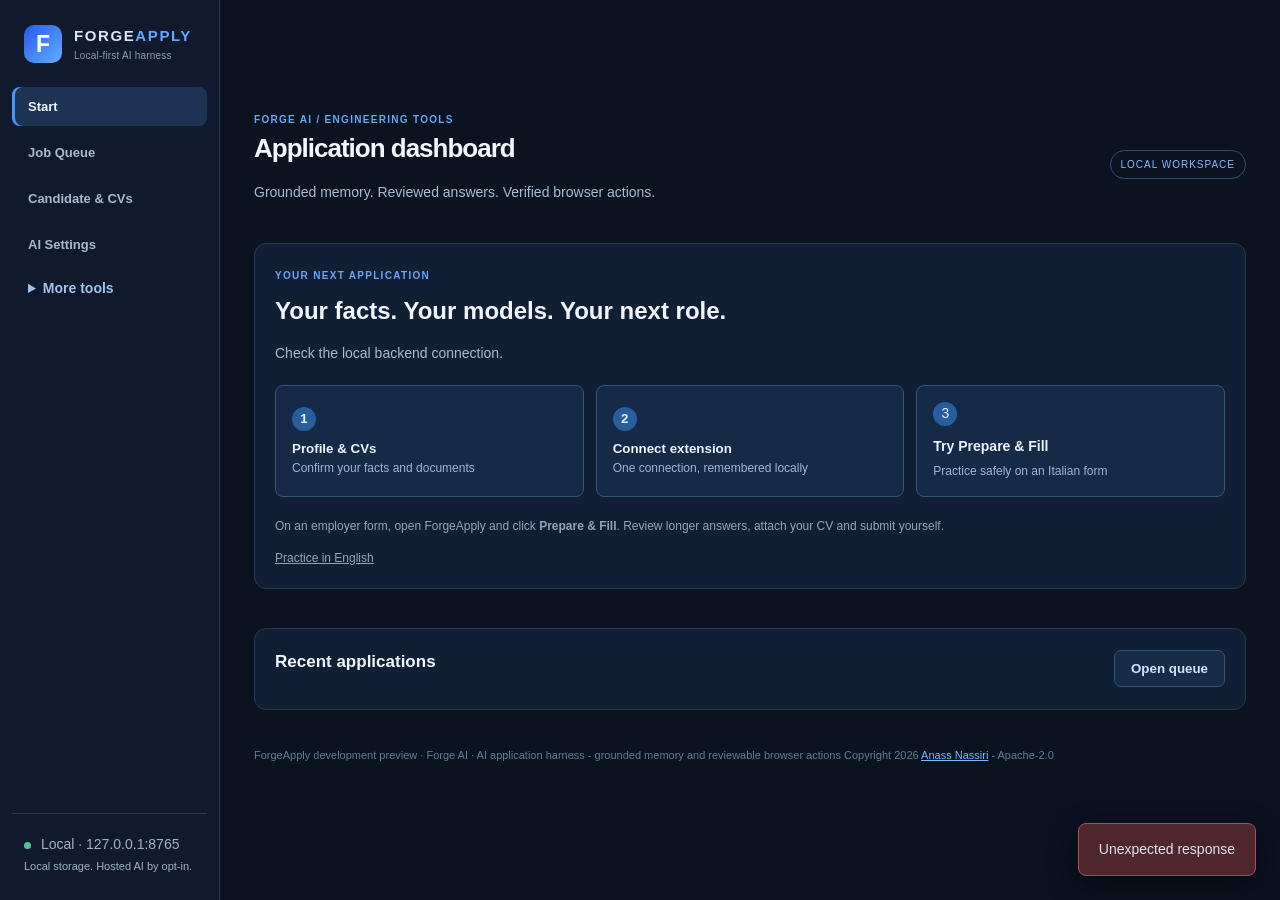
==== commit c301bd98: "Release the grounded application harness and native model providers Fix optional-password login gati" ====
--- a/static/index.html
+++ b/static/index.html
@@ -1,18 +1,19 @@
 <!doctype html>
+<!-- SPDX-FileCopyrightText: 2026 Anass Nassiri and contributors; SPDX-License-Identifier: Apache-2.0 -->
 <html lang="en"><head><meta charset="utf-8"/><meta name="viewport" content="width=device-width,initial-scale=1"/>
-<title>ForgeApply — AI Application Workspace</title><link rel="stylesheet" href="/static/style.css"/></head><body>
-<aside class="sidebar"><div class="brand"><span class="mark">F</span><div>FORGE<span>APPLY</span><small>Local-first application workspace</small></div></div>
+<title>ForgeApply — AI Application Harness</title><link rel="stylesheet" href="/static/style.css"/></head><body>
+<aside class="sidebar"><div class="brand"><span class="mark">F</span><div>FORGE<span>APPLY</span><small>Local-first AI harness</small></div></div>
 <nav><button class="tab active" data-tab="dashboard">Start</button><button class="tab" data-tab="jobs">Job Queue</button><button class="tab" data-tab="profile">Candidate &amp; CVs</button><button class="tab" data-tab="settings">AI Settings</button><details id="moreTools"><summary>More tools</summary><button class="tab" data-tab="browser">Browser Agent</button><button class="tab" data-tab="answers">Screening Answers</button><button class="tab" data-tab="sources">Job Sources</button></details></nav>
-<div class="sidefooter"><span class="dot"></span> Local · 127.0.0.1:8765<br/><small>Personal data stays on your machine</small></div></aside>
-<main><header><div><div class="eyebrow">FORGE AI / ENGINEERING TOOLS</div><h1 id="pageTitle">Application dashboard</h1><p id="pageSub">Your application activity, all in one place.</p></div><span class="pill">LOCAL WORKSPACE</span></header>
+<div class="sidefooter"><span class="dot"></span> Local · 127.0.0.1:8765<br/><small>Local storage. Hosted AI by opt-in.</small></div></aside>
+<main><header><div><div class="eyebrow">FORGE AI / ENGINEERING TOOLS</div><h1 id="pageTitle">Application dashboard</h1><p id="pageSub">Grounded memory. Reviewed answers. Verified browser actions.</p></div><span class="pill">LOCAL WORKSPACE</span></header>
 <div id="notice" hidden></div>
-<section id="dashboard" class="panel active"><div class="card startCard"><small class="eyebrow">YOUR NEXT APPLICATION</small><h2>Set up once. Fill faster.</h2><p id="setupSummary" role="status">Checking your workspace...</p><div class="startSteps"><button onclick="showTab('profile')"><span>1</span><strong>Profile &amp; CVs</strong><small>Confirm your facts and documents</small></button><button onclick="openExtensionSetup()"><span>2</span><strong>Connect extension</strong><small>One connection, remembered locally</small></button><a href="/demo/it" target="_blank" rel="noopener"><span>3</span><strong>Try Prepare &amp; Fill</strong><small>Practice safely on an Italian form</small></a></div><p class="muted">On an employer form, open ForgeApply and click <strong>Prepare &amp; Fill</strong>. Review longer answers, attach your CV and submit yourself.</p><a href="/demo/en" target="_blank" rel="noopener" class="muted">Practice in English</a></div><div id="stats" class="statgrid"></div><div class="card"><div class="sectionTitle"><h2>Recent applications</h2><button class="secondary" onclick="showTab('jobs')">Open queue</button></div><div id="recentJobs"></div></div></section>
+<section id="dashboard" class="panel active"><div class="card startCard"><small class="eyebrow">YOUR NEXT APPLICATION</small><h2>Your facts. Your models. Your next role.</h2><p id="setupSummary" role="status">Checking your workspace...</p><div class="startSteps"><button onclick="showTab('profile')"><span>1</span><strong>Profile &amp; CVs</strong><small>Confirm your facts and documents</small></button><button onclick="openExtensionSetup()"><span>2</span><strong>Connect extension</strong><small>One connection, remembered locally</small></button><a href="/demo/it" target="_blank" rel="noopener"><span>3</span><strong>Try Prepare &amp; Fill</strong><small>Practice safely on an Italian form</small></a></div><p class="muted">On an employer form, open ForgeApply and click <strong>Prepare &amp; Fill</strong>. Review longer answers, attach your CV and submit yourself.</p><a href="/demo/en" target="_blank" rel="noopener" class="muted">Practice in English</a></div><div id="stats" class="statgrid"></div><div class="card"><div class="sectionTitle"><h2>Recent applications</h2><button class="secondary" onclick="showTab('jobs')">Open queue</button></div><div id="recentJobs"></div></div></section>
 <section id="jobs" class="panel"><div class="card"><div class="sectionTitle"><h2>Application queue</h2><div class="buttons"><button onclick="downloadJobs()" class="secondary">Export CSV</button><button onclick="showTab('sources')">Import / discover</button></div></div><div class="filterbar"><input id="jobSearch" placeholder="Search role, employer, location..." oninput="loadJobs()"/><select id="jobStatus" onchange="loadJobs()"><option value="all">All statuses</option><option>discovered</option><option>queued</option><option>opened</option><option>prepared</option><option>submitted</option><option>blocked</option><option>skipped</option></select></div><div class="scrolltable"><table><thead><tr><th>Role</th><th>Company / Location</th><th>Score</th><th>Status</th><th>Action</th></tr></thead><tbody id="jobRows"></tbody></table></div></div><div class="card"><h2>Add job manually</h2><form id="addJob" class="formgrid"><label>Title<input name="title" required/></label><label>Company<input name="company"/></label><label>Location<input name="location"/></label><label>Job URL<input name="url" type="url" required/></label><button>Add to queue</button></form></div></section>
 <section id="browser" class="panel"><div class="card"><div class="sectionTitle"><h2>Live browser controller</h2><span class="pill">PLAYWRIGHT · CHROMIUM</span></div><p>This opens a separate visible browser with a persistent profile. Sign in manually. No account passwords are stored by ForgeApply.</p><div class="filterbar"><input id="browserUrl" type="url" placeholder="https://company.com/careers/job..."/><button onclick="navigateBrowser()">Open URL</button><button class="secondary" onclick="snapshotBrowser()">Inspect</button><button class="secondary" onclick="approveDestination()">Approve this destination</button></div><label><input id="useAI" type="checkbox"/> Use AI proposals for unknown fields (requires review)</label><label><input id="allowResumeUpload" type="checkbox"/> Allow CV upload while preparing this selected job</label><div class="buttons"><button onclick="prepareAgent()">Prepare selected job</button><button class="secondary" onclick="autoFill()">Fill known fields</button><button class="secondary" onclick="browserClick('next')">Next / Review</button></div><details><summary>More browser tools</summary><div class="buttons"><button class="secondary" onclick="cancelAgent()">Pause preparation</button><button class="secondary" onclick="autoFill(true)">AI + vision fill</button><button class="secondary" onclick="browserClick('easy_apply')">Easy Apply</button><button class="secondary" onclick="uploadResume('en')">Upload EN CV</button><button class="secondary" onclick="uploadResume('it')">Upload IT CV</button><button class="secondary" onclick="getScreenshot()">Screenshot</button><select id="ocrMode" aria-label="OCR engine"><option value="local">Local Tesseract OCR</option><option value="vision">Configured vision model</option></select><button class="secondary" onclick="ocrScreen()">Read screenshot text</button><button class="secondary" onclick="inspectAccessibility()">Accessibility</button><button class="secondary" onclick="scrollBrowser()">Scroll down</button></div></details><div class="browserGrid"><div><h3>Detected fields</h3><div id="browserFields" class="fields muted">Open a job application page first.</div><h3>Unknown questions</h3><div id="unknownQuestions" class="muted">The agent will list unanswered questions here.</div></div><div><h3>Page preview</h3><div id="browserMeta" class="muted"></div><img id="screen" alt="Browser screenshot preview" hidden/><pre id="browserText" class="pageText"></pre></div></div><details><summary>Execution journal and accessibility</summary><pre id="agentTrace" class="pageText"></pre></details><div class="divider"></div><div class="formgrid"><label>Associated job ID<input id="submitJobId" type="number" min="1" placeholder="Select a job from the queue"/></label><label>Submission handling<select id="submissionMode"><option value="manual">I will submit in the browser and mark status</option><option value="approved">Explicitly approve final form submission (supported employer sites only)</option></select></label></div><div class="buttons"><button onclick="submitBrowser()">Submit / confirm</button><button class="secondary" onclick="manualSubmitted()">I submitted it manually</button></div><p class="muted">For LinkedIn and Indeed, the app does not perform the final automated submit click. For employer pages, explicit approval is required and submissions are only marked confirmed after visible confirmation.</p></div></section>
 <section id="profile" class="panel"><div class="card"><h2>Candidate profile</h2><p>Only put verified information here. Empty fields will not be guessed.</p><form id="profileForm" class="formgrid"><label>First name<input name="first_name"/></label><label>Last name<input name="last_name"/></label><label>Email<input name="email" type="email"/></label><label>Phone<input name="phone"/></label><label>City<input name="city"/></label><label>Country<input name="country"/></label><label>Street address<input name="street_address"/></label><label>Postal code<input name="postal_code"/></label><label>Province<input name="province"/></label><details class="wide"><summary>Links and screening details</summary><div class="formgrid"><label>LinkedIn<input name="linkedin"/></label><label>GitHub<input name="github"/></label><label>Portfolio<input name="portfolio"/></label><label>Job title<input name="current_title"/></label><label>AI experience (years)<input name="years_ai"/></label><label>Python experience (years)<input name="years_python"/></label><label>Work authorization (verified)<input name="work_authorized" placeholder="Leave blank if uncertain"/></label><label>Needs sponsorship (verified)<input name="needs_sponsorship" placeholder="Leave blank if uncertain"/></label><label>Notice period<input name="notice_period"/></label><label>Salary expectations<input name="salary_expectation"/></label></div></details><button class="wide">Save profile</button></form></div><div class="card"><h2>Resumes</h2><div class="formgrid"><div><h3>English CV</h3><div id="cvEn" class="muted"></div><input type="file" id="uploadEn" accept=".pdf,.docx"/><button onclick="uploadCV('en')">Save English CV</button></div><div><h3>Italian CV</h3><div id="cvIt" class="muted"></div><input type="file" id="uploadIt" accept=".pdf,.docx"/><button onclick="uploadCV('it')">Save Italian CV</button></div></div></div>
 <div class="card"><h2>Education, experience &amp; skills</h2><p>Add verified facts once. ForgeApply reuses them for forms and document drafts.</p><form id="backgroundForm"><div id="backgroundEditor"></div><button>Save verified background</button></form><p id="backgroundStatus" role="status"></p></div><details class="card"><summary>Read CV text</summary><div class="buttons"><button class="secondary" onclick="previewDocument('en')">Read English CV</button><button class="secondary" onclick="previewDocument('it')">Read Italian CV</button></div><p>Extracted text is unverified source material. It never changes your verified profile automatically.</p><pre id="documentPreview" class="pageText"></pre></details><details class="card"><summary>Advanced background data</summary><p>Education, experience, skills, languages and preferences saved locally. Uncertain employment claims remain flagged in the context.</p><pre id="candidateContext" class="pageText"></pre></details></section>
 <section id="answers" class="panel"><div class="card"><h2>Reusable form answers</h2><p>Use a regular expression to match question labels. Exact answers override the AI model. For example <code>years.*artificial intelligence</code>.</p><form id="answerForm" class="formgrid"><label>Question pattern<input name="pattern" required placeholder="e.g. years.*python"/></label><label>Verified answer<input name="answer" required placeholder="e.g. 3"/></label><button>Save answer</button></form><div id="answersList"></div></div></section>
 <section id="sources" class="panel"><div class="card"><h2>Discover via public company ATS feeds</h2><p>Greenhouse, Lever, and Ashby are supported via read-only public job feeds. Add a company's board slug, then sync. These feeds are faster than browsing each listing.</p><form id="boardForm" class="formgrid"><label>ATS<select name="ats"><option>greenhouse</option><option>lever</option><option>ashby</option></select></label><label>Board slug<input name="slug" placeholder="Company board slug" required/></label><button>Add source</button></form><div class="buttons"><button onclick="syncBoards()">Discover all sources</button></div><div id="boardsList"></div></div><div class="card"><h2>Import job CSV</h2><p>Columns: <code>title,url,company,location,description,posted_at</code>. Import as many rows as needed; duplicate job URLs are ignored.</p><input id="csvFile" type="file" accept=".csv"/><button onclick="importCSV()">Import CSV</button></div></section>
-<section id="settings" class="panel"><div class="card" id="extensionSetup"><h2>Chrome extension</h2><p>Load the unpacked extension folder in Chrome. Generate a one-time code, then paste it into the extension. The code is single-use. After connecting, pairing stays remembered until you disconnect or revoke it.</p><button type="button" class="secondary" onclick="extensionPairCode()">Generate connection code</button><pre id="extensionPairCode" class="pageText"></pre><div id="extensionSessions"></div></div><div class="card"><h2>AI inference</h2><p>Use local Ollama (no API key required) or a hosted OpenAI-compatible API. Hosted keys must be set in an environment variable, not stored here.</p><form id="llmForm" class="formgrid"><label>Provider<select name="provider"><option value="ollama">Ollama local</option><option value="openai">OpenAI-compatible API</option></select></label><label>Measured local preset<select id="inferencePreset"><option value="">Custom / keep current model</option><option value="qwen3.5:4b">Fast - Qwen3.5 4B (review required)</option><option value="qwen3.5:9b">Higher accuracy - Qwen3.5 9B (review required)</option></select></label><label>Model<input name="model" placeholder="qwen3.5:9b" required/></label><details class="wide"><summary>Connection and generation options</summary><div class="formgrid"><label>Context tokens<input name="num_ctx" type="number" min="1024" max="131072" value="8192"/></label><label>Maximum output tokens<input name="num_predict" type="number" min="64" max="8192" value="768"/></label><label>Temperature<input name="temperature" type="number" step="0.1" min="0" max="2" value="0"/></label><label><input name="think" type="checkbox"/> Enable thinking (not benchmarked in the primary run)</label><label>Base URL (optional)<input name="base_url" placeholder="http://127.0.0.1:11434"/></label><label><input name="allow_remote" type="checkbox"/> Allow sending candidate data and optional screenshots to a remote inference endpoint</label></div></details><button>Save model settings</button></form><div class="buttons"><button class="secondary" onclick="checkProvider()">Check provider / model</button></div><pre id="providerHealth" class="pageText"></pre><h3>How AI works</h3><p>Deterministic fill first. Unrecognized form fields are sent to the configured LLM with the page text and candidate facts. Optional screenshot analysis works with a vision-capable model. AI responses are proposals for your review. Unknown facts remain unanswered.</p></div></section>
-<footer>ForgeApply 1.0 · Forge AI · Local-first, reviewable, and auditable application workflow</footer></main>
+<section id="settings" class="panel"><div class="card" id="extensionSetup"><h2>Chrome extension</h2><p>Load the unpacked extension folder in Chrome. Generate a one-time code, then paste it into the extension. The code is single-use. After connecting, pairing stays remembered until you disconnect or revoke it.</p><button type="button" class="secondary" onclick="extensionPairCode()">Generate connection code</button><pre id="extensionPairCode" class="pageText"></pre><div id="extensionSessions"></div></div><div class="card"><h2>AI inference</h2><p>Connect your preferred local runtime or hosted model API. Enter a key for the current backend session, or set an environment variable before startup. Keys are not saved in the database.</p><form id="llmForm" class="formgrid"><label>Provider<select name="provider"><option value="ollama">Ollama local</option><option value="openai">OpenAI / compatible API</option><option value="anthropic">Anthropic Claude</option><option value="deepseek">DeepSeek</option><option value="openrouter">OpenRouter</option></select></label><label>Measured local preset<select id="inferencePreset"><option value="">Custom / keep current model</option><option value="qwen3.5:4b">Fast - Qwen3.5 4B (review required)</option><option value="qwen3.5:9b">Higher accuracy - Qwen3.5 9B (review required)</option></select></label><label>Model<input name="model" list="availableModels" placeholder="Installed model or provider model ID" required/><datalist id="availableModels"></datalist><small id="modelCapabilities"></small></label><details class="wide"><summary>Connection and generation options</summary><div class="formgrid"><label>Context tokens<input name="num_ctx" type="number" min="1024" max="131072" value="8192"/></label><label>Maximum output tokens<input name="num_predict" type="number" min="64" max="8192" value="768"/></label><label>Document output tokens<input name="document_num_predict" type="number" min="256" max="8192" value="2048"/></label><label>API key environment variable<input name="api_key_env" placeholder="Provider default; name only, never the key"/></label><label>Temperature<input name="temperature" type="number" step="0.1" min="0" max="2" value="0"/></label><label><input name="think" type="checkbox"/> Enable Ollama thinking</label><label>Base URL (optional)<input name="base_url" placeholder="http://127.0.0.1:11434"/></label></div></details><label class="wide"><input name="allow_remote" type="checkbox"/> Allow sending candidate data and optional screenshots to a remote inference endpoint</label><button>Save model settings</button></form><details id="providerKeySetup" hidden><summary>API key for this backend session</summary><label>API key<input id="sessionApiKey" type="password" autocomplete="off" spellcheck="false" placeholder="Paste your provider API key locally"/></label><button type="button" class="secondary" id="useSessionKey">Save provider &amp; use key for this session</button><p id="sessionKeyStatus" class="muted" role="status">Stored only in backend process memory. Re-enter after restarting ForgeApply.</p></details><div class="buttons"><button type="button" class="secondary" id="refreshProviderModels">Refresh provider models</button><button class="secondary" onclick="checkProvider()">List models / check provider</button><button class="secondary" onclick="testProvider()">Test saved model (synthetic data)</button></div><p id="providerSetup" class="muted"></p><pre id="providerHealth" class="pageText"></pre><h3>How AI works</h3><p>Deterministic fill first. Unrecognized form fields are sent to the configured LLM with the page text and candidate facts. Optional screenshot analysis works with a vision-capable model. AI responses are proposals for your review. Unknown facts remain unanswered.</p></div></section>
+<footer>ForgeApply development preview · Forge AI · AI application harness - grounded memory and reviewable browser actions <span>Copyright 2026 <a href="https://github.com/ANASS19" target="_blank" rel="noopener noreferrer">Anass Nassiri</a> - Apache-2.0</span></footer></main>
 <script src="/static/app.js"></script></body></html>
--- a/static/style.css
+++ b/static/style.css
@@ -1,3 +1,4 @@
+/* SPDX-FileCopyrightText: 2026 Anass Nassiri and contributors; SPDX-License-Identifier: Apache-2.0 */
 :root{font:14px/1.5 Inter,'Segoe UI',Arial,sans-serif;color:#dae6f6;background:#0b1220;font-synthesis:none}*{box-sizing:border-box}body{margin:0;display:flex;min-height:100vh}.sidebar{width:255px;flex-shrink:0;background:#101a2c;border-right:1px solid #263952;padding:24px 14px;display:flex;flex-direction:column;position:sticky;top:0;height:100vh}.brand{display:flex;align-items:center;gap:12px;padding:5px 12px 30px;font-weight:850;letter-spacing:1.6px;font-size:17px}.brand span:not(.mark){color:#65a7ff}.brand small{display:block;font-weight:450;font-size:10px;letter-spacing:.2px;color:#8a9db6}.mark{background:linear-gradient(135deg,#2559e8,#63aeff);width:38px;height:38px;display:grid;place-items:center;border-radius:10px;color:white;font-size:23px;letter-spacing:0}.sidebar nav{display:flex;flex-direction:column;gap:7px}.tab{border:0;background:none;text-align:left;font-size:13px;cursor:pointer;color:#a8bad2;padding:12px 16px;border-radius:8px}.tab:hover,.tab.active{background:#1d3353;color:#f0f6ff}.tab.active{box-shadow:inset 3px 0 #4c94ff}.sidefooter{margin-top:auto;border-top:1px solid #263952;padding:20px 12px 4px;color:#a0b2c9}.sidefooter small{font-size:11px}.dot{display:inline-block;width:7px;height:7px;border-radius:100%;background:#51c595;margin-right:6px}main{width:calc(100% - 255px);max-width:1580px;margin:auto;padding:36px 44px}header{display:flex;justify-content:space-between;align-items:center;margin-bottom:26px}h1{font-size:29px;letter-spacing:-1px;margin:2px 0 1px;color:#f3f8ff}h2{font-size:17px;margin:0 0 13px;color:#f1f6fd}h3{font-size:13px;color:#dceaff;margin:20px 0 9px}p{color:#a8bbd4}.eyebrow{color:#66a7f6;letter-spacing:1.3px;font-size:10px;font-weight:800}.pill{padding:6px 10px;border:1px solid #2f527c;border-radius:99px;font-size:10px;letter-spacing:1px;color:#8abaff}.panel{display:none}.panel.active{display:block}.card{border:1px solid #233a55;background:#111f34;border-radius:12px;padding:23px;margin-bottom:19px}.statgrid{display:grid;grid-template-columns:repeat(6,minmax(90px,1fr));gap:12px;margin-bottom:20px}.stat{background:#14253d;padding:20px;border:1px solid #2a415f;border-radius:12px}.stat strong{display:block;font-size:29px;margin-top:6px;color:#f4f8ff}.stat small{text-transform:capitalize;font-size:12px;color:#92aac7}.sectionTitle{display:flex;justify-content:space-between;align-items:center;gap:12px}.sectionTitle h2{margin:0 0 15px}.formgrid{display:grid;grid-template-columns:repeat(2,minmax(160px,1fr));gap:14px;align-items:end}label{display:block;color:#b5c6da;font-size:12px;font-weight:650}input,select,textarea{display:block;width:100%;margin-top:6px;border:1px solid #354d69;border-radius:7px;background:#0b1728;color:#edf4ff;padding:11px 12px;min-width:0;font:inherit}input:focus,select:focus{outline:2px solid #387be7;outline-offset:0}input[type=file]{border:1px dashed #335174}button{background:#337bde;border:1px solid #4389e4;color:white;padding:10px 16px;border-radius:7px;font-weight:700;cursor:pointer;white-space:nowrap}button:hover{background:#4e92e7}button.secondary{background:#172c46;border-color:#385573;color:#d2e4ff}button.secondary:hover{background:#213e61}.buttons{display:flex;flex-wrap:wrap;gap:9px;align-items:center}.buttons.compact{gap:6px}.buttons.compact select{max-width:115px}.small{font-size:11px;padding:7px 10px}.filterbar{display:flex;gap:12px;margin:17px 0}.filterbar input{flex:1}.filterbar select{width:190px}.wide{grid-column:1/-1}.scrolltable{overflow-x:auto}table{border-collapse:collapse;width:100%}td,th{padding:13px 11px;text-align:left;border-bottom:1px solid #253b54;vertical-align:middle}th{text-transform:uppercase;letter-spacing:.6px;font-size:10px;color:#8ca5c3}td{font-size:12px}td strong,td small,.miniJob small{display:block}td small{color:#859fbc;margin-top:3px}a{color:#77b6ff}.status{text-transform:capitalize;background:#263950;border-radius:30px;font-size:11px;padding:4px 9px;color:#b9d0eb;display:inline-block}.status.submitted{background:#133b34;color:#7ce6b4}.status.blocked,.status.rejected{background:#492c33;color:#f4a6ac}.status.queued,.status.prepared{background:#3a3657;color:#cfc1ff}.miniJob{display:flex;justify-content:space-between;align-items:center;padding:13px 2px;border-bottom:1px solid #233751;gap:15px}.miniJob small{color:#88a2c2}.muted{color:#91a5be;font-size:12px}.browserGrid{display:grid;grid-template-columns:1fr 1fr;gap:25px;margin-top:20px}.fieldrow{border:1px solid #283e5a;background:#0e1b30;padding:12px;margin:9px 0;border-radius:8px}.fieldrow small{display:block;color:#7e9cbc}.fieldrow strong{font-size:12px}.fieldrow input{padding:7px;margin:0}.fieldrow .buttons{margin-top:8px}.unknown{background:#493728;color:#ffd7a3;padding:9px;margin:6px 0;border-radius:6px}.pageText{max-height:380px;overflow:auto;white-space:pre-wrap;font:11px/1.5 Consolas,monospace;background:#0b1627;padding:15px;border-radius:8px;color:#9db5d0}#screen{max-width:100%;border:1px solid #47627d;border-radius:8px}.divider{border-bottom:1px solid #263f5c;margin:22px 0}#notice{position:fixed;right:24px;bottom:24px;max-width:550px;padding:15px 20px;border-radius:8px;z-index:10;box-shadow:0 10px 30px #0007}.success{background:#183e42;border:1px solid #397e7d}.error{background:#4e262c;border:1px solid #a74f59}footer{font-size:11px;color:#607b9d;padding:18px 0 25px}code{color:#a6d0ff}@media(max-width:1050px){main{padding:25px}.statgrid{grid-template-columns:repeat(3,1fr)}.browserGrid{grid-template-columns:1fr}}@media(max-width:650px){body{display:block}.sidebar{width:100%;height:auto;position:static}.sidebar nav{flex-direction:row;flex-wrap:wrap}.tab{padding:8px}.sidefooter{display:none}main{width:100%;padding:20px}.statgrid{grid-template-columns:repeat(2,1fr)}.formgrid{grid-template-columns:1fr}header .pill{display:none}.filterbar{flex-wrap:wrap}.filterbar select{width:100%}}
 
 input[type=checkbox]{display:inline-block;width:auto;margin:0 8px 0 0;vertical-align:middle}.buttons select{width:auto;max-width:250px}.backgroundRecord{padding:14px;border:1px solid #2c4565;border-radius:7px;margin:12px 0}.backgroundRecord h3{margin-top:0}.backgroundRecord button{margin-top:12px}#backgroundEditor>details{margin:12px 0}#backgroundStatus{font-size:12px;color:#93d1b5}
